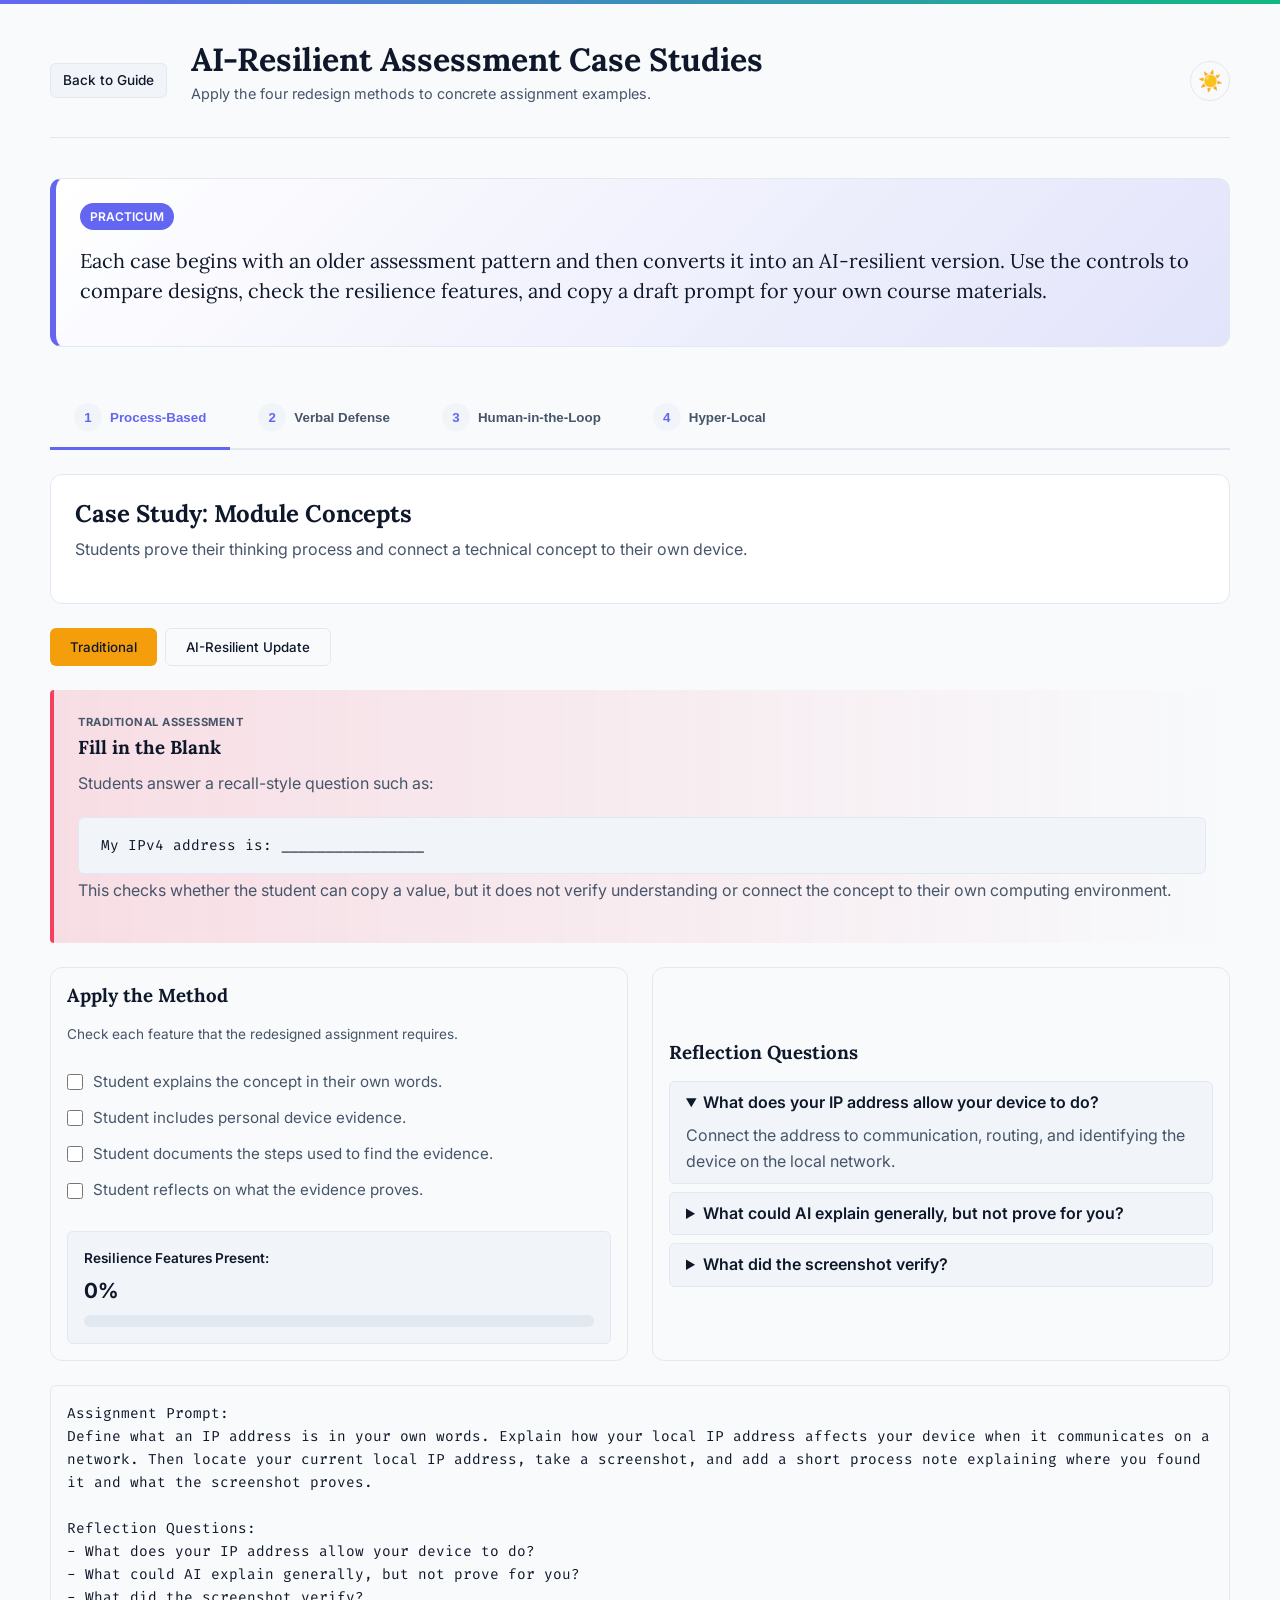
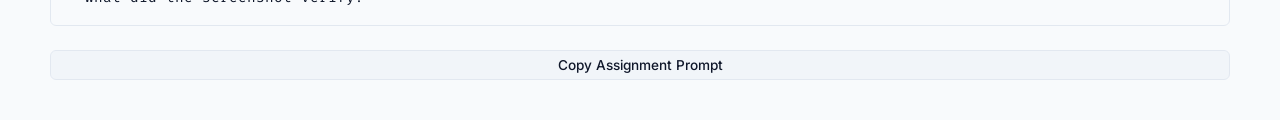
==== case-studies.html @ 72b19785 "Add AI-resilient case studies companion" ====
<!DOCTYPE html>
<html lang="en" data-theme="light">
<head>
    <meta charset="UTF-8">
    <meta name="viewport" content="width=device-width, initial-scale=1.0">
    <meta name="color-scheme" content="light dark">
    <title>AI-Resilient Assessment Case Studies</title>
    <meta name="description" content="Interactive case studies for applying AI-resilient assessment design strategies.">

    <link rel="preconnect" href="https://fonts.googleapis.com">
    <link rel="preconnect" href="https://fonts.gstatic.com" crossorigin>
    <link href="https://fonts.googleapis.com/css2?family=Fira+Code:wght@400;500;600&family=Inter:wght@300;400;500;600;700&family=Lora:ital,wght@0,400..700;1,400..700&display=swap" rel="stylesheet">
    <link rel="stylesheet" href="style.css?v=case-studies-3">
</head>
<body class="case-page">
    <div id="progress-bar-container">
        <div id="progress-bar" style="width: 100%;"></div>
    </div>

    <main class="case-study-app">
        <header class="case-topbar">
            <a class="btn btn-secondary btn-sm" href="index.html">Back to Guide</a>
            <div class="case-topbar-title">
                <h1>AI-Resilient Assessment Case Studies</h1>
                <p class="header-subtitle">Apply the four redesign methods to concrete assignment examples.</p>
            </div>
            <button id="theme-toggle" class="theme-toggle-icon-btn" aria-label="Toggle dark mode">
                <span class="light-icon">☀️</span>
                <span class="dark-icon">🌙</span>
            </button>
        </header>

        <section class="card hero-card case-hero">
            <span class="badge">Practicum</span>
            <p class="lead">
                Each case begins with an older assessment pattern and then converts it into an AI-resilient version. Use the controls to compare designs, check the resilience features, and copy a draft prompt for your own course materials.
            </p>
        </section>

        <section class="case-shell">
            <nav class="case-picker" aria-label="Case study navigation">
                <button class="case-nav-btn active" data-case="case-1">
                    <span class="num">1</span>
                    <span>
                        <strong>Process-Based</strong>
                    </span>
                </button>
                <button class="case-nav-btn" data-case="case-2">
                    <span class="num">2</span>
                    <span>
                        <strong>Verbal Defense</strong>
                    </span>
                </button>
                <button class="case-nav-btn" data-case="case-3">
                    <span class="num">3</span>
                    <span>
                        <strong>Human-in-the-Loop</strong>
                    </span>
                </button>
                <button class="case-nav-btn" data-case="case-4">
                    <span class="num">4</span>
                    <span>
                        <strong>Hyper-Local</strong>
                    </span>
                </button>
            </nav>

            <div class="case-stage">
                <article class="case-study-panel active" id="case-1" data-copy-target="copy-case-1">
                    <div class="case-heading">
                        <h2>Case Study: Module Concepts</h2>
                        <p>Students prove their thinking process and connect a technical concept to their own device.</p>
                    </div>

                    <div class="case-toggle-bar" role="group" aria-label="View traditional or resilient version">
                        <button class="btn btn-accent case-view-btn active" data-view="old">Traditional</button>
                        <button class="btn btn-outline case-view-btn" data-view="new">AI-Resilient Update</button>
                    </div>

                    <div class="case-version old active">
                        <div class="matrix-cell traditional-col">
                            <span class="label-category">Traditional Assessment</span>
                            <h3>Fill in the Blank</h3>
                            <p>Students answer a recall-style question such as:</p>
                            <pre><code>My IPv4 address is: ________________</code></pre>
                            <p>This checks whether the student can copy a value, but it does not verify understanding or connect the concept to their own computing environment.</p>
                        </div>
                    </div>

                    <div class="case-version new">
                        <div class="matrix-cell resilient-col">
                            <span class="label-category">Resilient Update</span>
                            <h3>Define, Locate, Document, Reflect</h3>
                            <p>Students define an IP address in their own words, explain how it affects their device on a network, and include a screenshot showing their local IP address.</p>
                            <ul>
                                <li>Define <strong>IP address</strong> in your own words.</li>
                                <li>Explain how the address helps the device communicate on a local network.</li>
                                <li>Show a screenshot of the student's current local IP address with any sensitive details hidden.</li>
                                <li>Submit a short process note describing where they found the address and what they checked before submitting.</li>
                            </ul>
                        </div>
                    </div>

                    <div class="case-activity-grid">
                        <div class="interactive-box">
                            <h3>Apply the Method</h3>
                            <p class="small-text">Check each feature that the redesigned assignment requires.</p>
                            <label class="checkbox-container"><input type="checkbox" class="case-check" data-points="25"> Student explains the concept in their own words.</label>
                            <label class="checkbox-container"><input type="checkbox" class="case-check" data-points="25"> Student includes personal device evidence.</label>
                            <label class="checkbox-container"><input type="checkbox" class="case-check" data-points="25"> Student documents the steps used to find the evidence.</label>
                            <label class="checkbox-container"><input type="checkbox" class="case-check" data-points="25"> Student reflects on what the evidence proves.</label>
                            <div class="resilience-meter-container">
                                <div class="meter-label">Resilience Features Present:</div>
                                <div class="resilience-value case-rating">0%</div>
                                <div class="meter-bg"><div class="case-meter-bar"></div></div>
                            </div>
                        </div>

                        <div class="interactive-box">
                            <h3>Reflection Questions</h3>
                            <details open>
                                <summary>What does your IP address allow your device to do?</summary>
                                <p>Connect the address to communication, routing, and identifying the device on the local network.</p>
                            </details>
                            <details>
                                <summary>What could AI explain generally, but not prove for you?</summary>
                                <p>AI can define IP addressing, but it cannot prove what address appeared on the student's own device at the time of the assignment.</p>
                            </details>
                            <details>
                                <summary>What did the screenshot verify?</summary>
                                <p>It verifies that the student performed the local lookup and can connect the course concept to their own network environment.</p>
                            </details>
                        </div>
                    </div>

                    <div class="blueprint-box case-copy-box">
                        <pre><code id="copy-case-1">Assignment Prompt:
Define what an IP address is in your own words. Explain how your local IP address affects your device when it communicates on a network. Then locate your current local IP address, take a screenshot, and add a short process note explaining where you found it and what the screenshot proves.

Reflection Questions:
- What does your IP address allow your device to do?
- What could AI explain generally, but not prove for you?
- What did the screenshot verify?</code></pre>
                    </div>
                    <button class="btn btn-secondary btn-sm copy-case-btn">Copy Assignment Prompt</button>
                    <span class="toast hidden">Copied to clipboard.</span>
                </article>

                <article class="case-study-panel" id="case-2" data-copy-target="copy-case-2">
                    <div class="case-heading">
                        <h2>Case Study: Python Mini Project</h2>
                        <p>Students may use AI coding help, but they must prove they understand the program they submit.</p>
                    </div>

                    <div class="case-toggle-bar" role="group" aria-label="View traditional or resilient version">
                        <button class="btn btn-accent case-view-btn active" data-view="old">Traditional</button>
                        <button class="btn btn-outline case-view-btn" data-view="new">AI-Resilient Update</button>
                    </div>

                    <div class="case-version old active">
                        <div class="matrix-cell traditional-col">
                            <span class="label-category">Traditional Assessment</span>
                            <h3>Submit a Working Script</h3>
                            <p>Students submit a Python file that converts a temperature, calculates a total, or prints formatted output.</p>
                            <pre><code>Write a Python script that converts Fahrenheit to Celsius.</code></pre>
                            <p>Modern AI tools can generate a correct small script instantly. A working file alone does not show whether the student can read, modify, or explain the code.</p>
                        </div>
                    </div>

                    <div class="case-version new">
                        <div class="matrix-cell resilient-col">
                            <span class="label-category">Resilient Update</span>
                            <h3>Code Submission + 3-Minute Explanation</h3>
                            <p>Students submit a small Python program and an unedited 3-minute video explaining how it works.</p>
                            <ul>
                                <li>Build a script that asks for a network speed in Mbps and estimates download time for a file size.</li>
                                <li>Include a screenshot showing the program running with two different inputs.</li>
                                <li>In a 3-minute video, explain one variable, one calculation, and one change they would make if the file size were entered in gigabytes instead of megabytes.</li>
                                <li>AI assistance is allowed, but students must be able to defend the code.</li>
                            </ul>
                        </div>
                    </div>

                    <div class="case-activity-grid">
                        <div class="interactive-box">
                            <h3>Apply the Method</h3>
                            <p class="small-text">Check each feature that makes the programming project defensible.</p>
                            <label class="checkbox-container"><input type="checkbox" class="case-check" data-points="20"> Student submits runnable code.</label>
                            <label class="checkbox-container"><input type="checkbox" class="case-check" data-points="20"> Student shows their own test output.</label>
                            <label class="checkbox-container"><input type="checkbox" class="case-check" data-points="30"> Student explains specific variables and logic verbally.</label>
                            <label class="checkbox-container"><input type="checkbox" class="case-check" data-points="30"> Student answers a small modification question.</label>
                            <div class="resilience-meter-container">
                                <div class="meter-label">Resilience Features Present:</div>
                                <div class="resilience-value case-rating">0%</div>
                                <div class="meter-bg"><div class="case-meter-bar"></div></div>
                            </div>
                        </div>

                        <div class="interactive-box">
                            <h3>Reflection Questions</h3>
                            <details open>
                                <summary>Which line of code is most important to the calculation?</summary>
                                <p>Students should identify the formula line and explain how input values affect the result.</p>
                            </details>
                            <details>
                                <summary>What would change if the user entered gigabytes?</summary>
                                <p>The student should describe the unit conversion and where it belongs in the program.</p>
                            </details>
                            <details>
                                <summary>What can the video reveal that the code file cannot?</summary>
                                <p>It reveals whether the student can explain, troubleshoot, and modify the submitted work.</p>
                            </details>
                        </div>
                    </div>

                    <div class="blueprint-box case-copy-box">
                        <pre><code id="copy-case-2">Assignment Prompt:
Create a Python script that asks the user for a file size in megabytes and a network speed in Mbps, then estimates the download time. Submit your .py file, a screenshot showing two successful test runs, and an unedited 3-minute video explaining one variable, one calculation, and how you would modify the script if file size were entered in gigabytes.

Reflection Questions:
- Which line of code is most important to the calculation?
- What would change if the user entered gigabytes?
- What can the video reveal that the code file cannot?</code></pre>
                    </div>
                    <button class="btn btn-secondary btn-sm copy-case-btn">Copy Assignment Prompt</button>
                    <span class="toast hidden">Copied to clipboard.</span>
                </article>

                <article class="case-study-panel" id="case-3" data-copy-target="copy-case-3">
                    <div class="case-heading">
                        <h2>Case Study: Network Explanation Audit</h2>
                        <p>Students act as reviewers who must catch and correct flawed AI-generated technical explanations.</p>
                    </div>

                    <div class="case-toggle-bar" role="group" aria-label="View traditional or resilient version">
                        <button class="btn btn-accent case-view-btn active" data-view="old">Traditional</button>
                        <button class="btn btn-outline case-view-btn" data-view="new">AI-Resilient Update</button>
                    </div>

                    <div class="case-version old active">
                        <div class="matrix-cell traditional-col">
                            <span class="label-category">Traditional Assessment</span>
                            <h3>Definitions Paragraph</h3>
                            <p>Students write a paragraph defining public IP address, private IP address, subnet mask, default gateway, and DNS server.</p>
                            <p>This is easy for AI to generate and hard to authenticate because the final paragraph may look polished without student understanding.</p>
                        </div>
                    </div>

                    <div class="case-version new">
                        <div class="matrix-cell resilient-col">
                            <span class="label-category">Resilient Update</span>
                            <h3>Audit a Flawed AI Explanation</h3>
                            <p>Students receive a short AI-generated explanation containing planted errors. They must identify, correct, and justify each correction using course materials.</p>
                            <div class="audit-passage-box">
                                <p>
                                    "A <button class="audit-chip" data-answer="error">192.168.x.x address is a public internet address</button> assigned by your ISP. A subnet mask <button class="audit-chip" data-answer="error">encrypts local traffic</button>, while the default gateway <button class="audit-chip" data-answer="error">translates website names into IP addresses</button>."
                                </p>
                            </div>
                            <p class="small-text">Click the suspicious claims above to model the student audit process.</p>
                            <div class="audit-feedback-box case-audit-feedback">Find the three technical errors.</div>
                        </div>
                    </div>

                    <div class="case-activity-grid">
                        <div class="interactive-box">
                            <h3>Apply the Method</h3>
                            <p class="small-text">Check each feature required by a strong AI-audit assignment.</p>
                            <label class="checkbox-container"><input type="checkbox" class="case-check" data-points="25"> AI output contains seeded, realistic errors.</label>
                            <label class="checkbox-container"><input type="checkbox" class="case-check" data-points="25"> Student marks exact claims, not just whole paragraphs.</label>
                            <label class="checkbox-container"><input type="checkbox" class="case-check" data-points="25"> Student verifies corrections using course sources.</label>
                            <label class="checkbox-container"><input type="checkbox" class="case-check" data-points="25"> Student rewrites the explanation accurately.</label>
                            <div class="resilience-meter-container">
                                <div class="meter-label">Resilience Features Present:</div>
                                <div class="resilience-value case-rating">0%</div>
                                <div class="meter-bg"><div class="case-meter-bar"></div></div>
                            </div>
                        </div>

                        <div class="interactive-box">
                            <h3>Reflection Questions</h3>
                            <details open>
                                <summary>Which error looked most believable?</summary>
                                <p>Students should explain why a wrong claim sounded plausible and how they verified it.</p>
                            </details>
                            <details>
                                <summary>What source confirmed your correction?</summary>
                                <p>Students should cite course notes, textbook pages, or lab instructions instead of relying on another AI answer.</p>
                            </details>
                            <details>
                                <summary>How does auditing differ from writing from scratch?</summary>
                                <p>Auditing makes the student responsible for judgment, verification, and correction.</p>
                            </details>
                        </div>
                    </div>

                    <div class="blueprint-box case-copy-box">
                        <pre><code id="copy-case-3">Assignment Prompt:
Review the provided AI-generated explanation of IP addressing, subnet masks, default gateways, and DNS. Mark at least three incorrect or misleading claims, explain why each claim is wrong using course materials, and rewrite the passage correctly in your own words.

Reflection Questions:
- Which error looked most believable?
- What source confirmed your correction?
- How does auditing differ from writing from scratch?</code></pre>
                    </div>
                    <button class="btn btn-secondary btn-sm copy-case-btn">Copy Assignment Prompt</button>
                    <span class="toast hidden">Copied to clipboard.</span>
                </article>

                <article class="case-study-panel" id="case-4" data-copy-target="copy-case-4">
                    <div class="case-heading">
                        <h2>Case Study: Wi-Fi Troubleshooting</h2>
                        <p>Students document a real connection context that AI cannot know without their local evidence.</p>
                    </div>

                    <div class="case-toggle-bar" role="group" aria-label="View traditional or resilient version">
                        <button class="btn btn-accent case-view-btn active" data-view="old">Traditional</button>
                        <button class="btn btn-outline case-view-btn" data-view="new">AI-Resilient Update</button>
                    </div>

                    <div class="case-version old active">
                        <div class="matrix-cell traditional-col">
                            <span class="label-category">Traditional Assessment</span>
                            <h3>Common Wi-Fi Problems Worksheet</h3>
                            <p>Students list possible reasons Wi-Fi might not work: weak signal, wrong password, router problem, no internet service, or DNS issue.</p>
                            <p>The answers are useful, but generic. AI can produce a complete troubleshooting list without any student touching a device.</p>
                        </div>
                    </div>

                    <div class="case-version new">
                        <div class="matrix-cell resilient-col">
                            <span class="label-category">Resilient Update</span>
                            <h3>Local Wi-Fi Evidence Walkthrough</h3>
                            <p>Students document a real or simulated troubleshooting process on a device they use.</p>
                            <ul>
                                <li>Show the Wi-Fi connection status with private information hidden when needed.</li>
                                <li>Show the local IP address assigned while connected to Wi-Fi.</li>
                                <li>Run one connectivity test: default gateway ping, browser test, or OS network diagnostic.</li>
                                <li>Explain what they would check next if Wi-Fi showed connected but webpages did not load.</li>
                            </ul>
                        </div>
                    </div>

                    <div class="case-activity-grid">
                        <div class="interactive-box">
                            <h3>Apply the Method</h3>
                            <p class="small-text">Check each local constraint that makes the assignment hard to fake with generic AI text.</p>
                            <label class="checkbox-container"><input type="checkbox" class="case-check" data-points="25"> Student uses their own Wi-Fi or lab environment.</label>
                            <label class="checkbox-container"><input type="checkbox" class="case-check" data-points="25"> Student includes current connection evidence.</label>
                            <label class="checkbox-container"><input type="checkbox" class="case-check" data-points="25"> Student performs a real troubleshooting test.</label>
                            <label class="checkbox-container"><input type="checkbox" class="case-check" data-points="25"> Student connects evidence to class troubleshooting steps.</label>
                            <div class="resilience-meter-container">
                                <div class="meter-label">Resilience Features Present:</div>
                                <div class="resilience-value case-rating">0%</div>
                                <div class="meter-bg"><div class="case-meter-bar"></div></div>
                            </div>
                        </div>

                        <div class="interactive-box">
                            <h3>Reflection Questions</h3>
                            <details open>
                                <summary>What proved that the device was connected to Wi-Fi?</summary>
                                <p>Students should point to connection status, SSID context, IP assignment, or operating system network details.</p>
                            </details>
                            <details>
                                <summary>What proved whether internet access was working?</summary>
                                <p>Students should connect the evidence to a browser test, ping result, diagnostic result, or gateway behavior.</p>
                            </details>
                            <details>
                                <summary>What could AI describe, but not verify?</summary>
                                <p>AI can describe Wi-Fi troubleshooting, but it cannot verify the student's exact device, network state, and test results.</p>
                            </details>
                        </div>
                    </div>

                    <div class="blueprint-box case-copy-box">
                        <pre><code id="copy-case-4">Assignment Prompt:
Document a Wi-Fi troubleshooting check on a device you use. Include evidence of the Wi-Fi connection, your local IP address, and one connectivity test. Then explain what each piece of evidence shows and what you would check next if Wi-Fi appeared connected but webpages did not load.

Reflection Questions:
- What proved that the device was connected to Wi-Fi?
- What proved whether internet access was working?
- What could AI describe, but not verify?</code></pre>
                    </div>
                    <button class="btn btn-secondary btn-sm copy-case-btn">Copy Assignment Prompt</button>
                    <span class="toast hidden">Copied to clipboard.</span>
                </article>
            </div>
        </section>
    </main>

    <script src="case-studies.js?v=case-studies-3"></script>
</body>
</html>
---- style.css ----
/* ==========================================================================
   DESIGN SYSTEM & VARIABLES
   ========================================================================== */
:root {
  /* Theme-dependent tokens using light-dark() */
  color-scheme: light dark;

  /* Fonts */
  --font-header: 'Lora', Georgia, serif;
  --font-body: 'Inter', -apple-system, BlinkMacSystemFont, 'Segoe UI', Roboto, sans-serif;
  --font-code: 'Fira Code', 'Courier New', Courier, monospace;

  /* Light Theme Specifics */
  --bg-primary-light: #f8fafc;
  --bg-secondary-light: #ffffff;
  --text-primary-light: #0f172a;
  --text-secondary-light: #475569;
  --border-light: #e2e8f0;
  --shadow-light: 0 4px 6px -1px rgba(15, 23, 42, 0.05), 0 2px 4px -2px rgba(15, 23, 42, 0.05), 0 0 0 1px rgba(15, 23, 42, 0.02);
  --card-bg-light: #ffffff;
  --input-bg-light: #f1f5f9;

  /* Dark Theme Specifics */
  --bg-primary-dark: #090d16;
  --bg-secondary-dark: #111827;
  --text-primary-dark: #f3f4f6;
  --text-secondary-dark: #9ca3af;
  --border-dark: #1f2937;
  --shadow-dark: 0 10px 15px -3px rgba(0, 0, 0, 0.3), 0 4px 6px -4px rgba(0, 0, 0, 0.3), 0 0 0 1px rgba(255, 255, 255, 0.03);
  --card-bg-dark: #1f2937;
  --input-bg-dark: #374151;

  /* Core Color Brand Tokens */
  --brand-color: #6366f1; /* Indigo */
  --brand-hover: #4f46e5;
  --brand-muted: rgba(99, 102, 241, 0.15);
  --accent-color: #f59e0b; /* Amber */
  --accent-muted: rgba(245, 158, 11, 0.15);
  --success-color: #10b981; /* Emerald */
  --success-muted: rgba(16, 185, 129, 0.15);
  --danger-color: #f43f5e; /* Rose */
  --danger-muted: rgba(244, 63, 94, 0.15);
  
  /* Dynamic Variables */
  --bg-primary: light-dark(var(--bg-primary-light), var(--bg-primary-dark));
  --bg-secondary: light-dark(var(--bg-secondary-light), var(--bg-secondary-dark));
  --text-primary: light-dark(var(--text-primary-light), var(--text-primary-dark));
  --text-secondary: light-dark(var(--text-secondary-light), var(--text-secondary-dark));
  --border-color: light-dark(var(--border-light), var(--border-dark));
  --shadow: light-dark(var(--shadow-light), var(--shadow-dark));
  --card-bg: light-dark(var(--card-bg-light), var(--card-bg-dark));
  --input-bg: light-dark(var(--input-bg-light), var(--input-bg-dark));
  --sidebar-bg: light-dark(#ffffff, #0d1117);

  /* Spacing */
  --spacing-xs: 0.25rem;
  --spacing-sm: 0.5rem;
  --spacing-md: 1rem;
  --spacing-lg: 1.5rem;
  --spacing-xl: 2.5rem;
  
  /* Misc */
  --radius-sm: 6px;
  --radius-md: 12px;
  --radius-lg: 20px;
  --transition-fast: 0.15s ease;
  --transition-normal: 0.3s cubic-bezier(0.4, 0, 0.2, 1);
  --header-height: 70px;
}

/* Force light or dark mode based on html attribute */
:root[data-theme="light"] {
  color-scheme: light;
}
:root[data-theme="dark"] {
  color-scheme: dark;
}

/* ==========================================================================
   BASE STYLES
   ========================================================================== */
* {
  box-sizing: border-box;
  margin: 0;
  padding: 0;
}

body {
  font-family: var(--font-body);
  background-color: var(--bg-primary);
  color: var(--text-primary);
  line-height: 1.6;
  font-size: 16px;
  -webkit-font-smoothing: antialiased;
  -moz-osx-font-smoothing: grayscale;
  transition: background-color var(--transition-normal), color var(--transition-normal);
}

h1, h2, h3, h4, h5, h6 {
  font-family: var(--font-header);
  color: var(--text-primary);
  font-weight: 700;
  margin-bottom: var(--spacing-sm);
  line-height: 1.25;
}

p {
  margin-bottom: var(--spacing-md);
  color: var(--text-secondary);
}

a {
  color: var(--brand-color);
  text-decoration: none;
  transition: color var(--transition-fast);
}
a:hover {
  color: var(--brand-hover);
  text-decoration: underline;
}

blockquote {
  font-family: var(--font-header);
  font-style: italic;
  font-size: 1.15rem;
  border-left: 4px solid var(--brand-color);
  padding: var(--spacing-sm) 0 var(--spacing-sm) var(--spacing-md);
  margin: var(--spacing-md) 0;
  color: var(--text-primary);
}

code, pre {
  font-family: var(--font-code);
  font-size: 0.9rem;
  background-color: var(--input-bg);
  border-radius: var(--radius-sm);
}

code {
  padding: 2px 6px;
}

pre {
  padding: var(--spacing-md);
  overflow-x: auto;
  border: 1px solid var(--border-color);
}

/* ==========================================================================
   LAYOUT STRUCTURE
   ========================================================================== */
#progress-bar-container {
  position: fixed;
  top: 0;
  left: 0;
  width: 100%;
  height: 4px;
  background: transparent;
  z-index: 1000;
}

#progress-bar {
  width: 0%;
  height: 100%;
  background: linear-gradient(90deg, var(--brand-color), var(--success-color));
  transition: width 0.1s ease-out;
}

.app-layout {
  display: flex;
  min-height: 100vh;
}

/* Sidebar styling */
.sidebar {
  width: 320px;
  background-color: var(--sidebar-bg);
  border-right: 1px solid var(--border-color);
  display: flex;
  flex-direction: column;
  position: fixed;
  top: 0;
  bottom: 0;
  left: 0;
  z-index: 90;
  transition: transform var(--transition-normal), background-color var(--transition-normal), border-color var(--transition-normal);
}

.sidebar-header {
  padding: var(--spacing-lg);
  border-bottom: 1px solid var(--border-color);
}

.sidebar-header h2 {
  font-size: 1.4rem;
  color: var(--text-primary);
  margin-bottom: 2px;
}

.sidebar-header .subtitle {
  font-size: 0.85rem;
  color: var(--brand-color);
  font-weight: 600;
  text-transform: uppercase;
  letter-spacing: 0.5px;
  margin-bottom: var(--spacing-sm);
}

.sidebar-header .author-tag {
  font-size: 0.75rem;
  background-color: var(--brand-muted);
  color: var(--brand-color);
  display: inline-block;
  padding: 2px 8px;
  border-radius: 20px;
  font-weight: 500;
}

.sidebar-header .author-tag a {
  color: inherit;
  text-decoration: none;
}
.sidebar-header .author-tag a:hover {
  text-decoration: underline;
}

.sidebar-nav {
  flex: 1;
  padding: var(--spacing-md) 0;
  overflow-y: auto;
}

.sidebar-nav ul {
  list-style: none;
}

.sidebar-nav li {
  margin-bottom: 4px;
}

.nav-item {
  width: 100%;
  background: transparent;
  border: none;
  display: flex;
  align-items: center;
  padding: var(--spacing-md) var(--spacing-lg);
  color: var(--text-secondary);
  font-family: var(--font-body);
  text-align: left;
  cursor: pointer;
  transition: background-color var(--transition-fast), color var(--transition-fast);
}

.nav-item:hover {
  background-color: var(--input-bg);
  color: var(--text-primary);
}

.nav-item.active {
  background-color: var(--brand-muted);
  color: var(--brand-color);
  font-weight: 600;
  border-left: 4px solid var(--brand-color);
}

.nav-item .num {
  font-family: var(--font-code);
  font-size: 0.8rem;
  margin-right: var(--spacing-md);
  opacity: 0.7;
}

.nav-item .text {
  flex: 1;
  font-size: 0.95rem;
}

.nav-item .status-icon {
  margin-left: var(--spacing-sm);
  font-size: 1rem;
}

.sidebar-footer {
  padding: var(--spacing-lg);
  border-top: 1px solid var(--border-color);
  display: flex;
  flex-direction: column;
  gap: var(--spacing-sm);
}

.sidebar-case-link {
  width: 100%;
  padding: var(--spacing-sm) var(--spacing-md);
  border-radius: var(--radius-sm);
  background-color: var(--brand-color);
  color: white;
  font-family: var(--font-body);
  font-size: 0.9rem;
  font-weight: 600;
  border: 1px solid var(--brand-color);
  display: flex;
  justify-content: center;
  align-items: center;
  transition: background-color var(--transition-fast), box-shadow var(--transition-fast);
}

.sidebar-case-link:hover {
  background-color: var(--brand-hover);
  color: white;
  text-decoration: none;
  box-shadow: 0 4px 12px rgba(99, 102, 241, 0.25);
}

.reset-progress-btn {
  width: 100%;
  padding: var(--spacing-sm) var(--spacing-md);
  border-radius: var(--radius-sm);
  background-color: transparent;
  color: var(--text-secondary);
  font-family: var(--font-body);
  font-size: 0.85rem;
  font-weight: 500;
  border: 1px dashed var(--border-color);
  cursor: pointer;
  display: flex;
  justify-content: center;
  align-items: center;
  gap: var(--spacing-sm);
  transition: all var(--transition-fast);
}

.reset-progress-btn:hover {
  background-color: var(--danger-muted);
  color: var(--danger-color);
  border-color: var(--danger-color);
}

.theme-toggle-icon-btn {
  background: transparent;
  border: 1px solid var(--border-color);
  border-radius: 50%;
  width: 40px;
  height: 40px;
  display: flex;
  align-items: center;
  justify-content: center;
  cursor: pointer;
  font-size: 1.25rem;
  transition: background-color var(--transition-fast), transform var(--transition-fast), border-color var(--transition-fast);
}

.theme-toggle-icon-btn:hover {
  background-color: var(--input-bg);
  transform: scale(1.05);
}

/* Light/Dark toggle icon logic */
html[data-theme="light"] .dark-icon { display: none; }
html[data-theme="light"] .light-icon { display: inline; }
html[data-theme="dark"] .light-icon { display: none; }
html[data-theme="dark"] .dark-icon { display: inline; }

/* Main content layout */
.main-content {
  flex: 1;
  margin-left: 320px;
  padding: var(--spacing-xl);
  min-height: 100vh;
  display: flex;
  flex-direction: column;
  gap: var(--spacing-xl);
  transition: margin-left var(--transition-normal);
}

.content-header {
  height: var(--header-height);
  display: flex;
  align-items: center;
  justify-content: space-between;
  border-bottom: 1px solid var(--border-color);
  padding-bottom: var(--spacing-md);
  margin-bottom: var(--spacing-md);
}

.header-title-wrapper h1 {
  font-size: 2rem;
  margin-bottom: 2px;
}

.header-subtitle {
  font-size: 0.9rem;
  color: var(--text-secondary);
}

.menu-toggle-btn {
  display: none;
  background: transparent;
  border: none;
  font-size: 1.5rem;
  color: var(--text-primary);
  cursor: pointer;
}

/* ==========================================================================
   COMPONENTS
   ========================================================================== */
.card {
  background-color: var(--card-bg);
  border-radius: var(--radius-md);
  padding: var(--spacing-lg);
  box-shadow: var(--shadow);
  border: 1px solid var(--border-color);
  transition: transform var(--transition-fast), box-shadow var(--transition-fast), background-color var(--transition-normal);
}

.card:hover {
  transform: translateY(-2px);
  box-shadow: 0 10px 20px -10px rgba(0, 0, 0, 0.15);
}

.hero-card {
  background: linear-gradient(135deg, var(--card-bg) 0%, var(--brand-muted) 100%);
  border-left: 6px solid var(--brand-color);
}

.badge {
  font-size: 0.75rem;
  font-weight: 600;
  text-transform: uppercase;
  background-color: var(--brand-color);
  color: white;
  padding: 4px 10px;
  border-radius: 20px;
  display: inline-block;
  margin-bottom: var(--spacing-md);
}

.badge-primary {
  background-color: var(--brand-color);
}

.lead {
  font-family: var(--font-header);
  font-size: 1.25rem;
  line-height: 1.5;
  color: var(--text-primary);
  margin-bottom: var(--spacing-md);
}

.small-text {
  font-size: 0.85rem;
  color: var(--text-secondary);
}

.text-muted {
  opacity: 0.75;
}

.font-mono {
  font-family: var(--font-code);
}

/* Grid layout helper */
.grid-2col {
  display: grid;
  grid-template-columns: repeat(2, 1fr);
  gap: var(--spacing-lg);
}

/* Sections visibility */
.content-section {
  display: none;
  flex-direction: column;
  gap: var(--spacing-lg);
  animation: fadeIn 0.4s ease-in-out forwards;
}

.content-section.active {
  display: flex;
}

@keyframes fadeIn {
  from { opacity: 0; transform: translateY(10px); }
  to { opacity: 1; transform: translateY(0); }
}

.section-actions {
  display: flex;
  justify-content: space-between;
  margin-top: var(--spacing-xl);
  border-top: 1px solid var(--border-color);
  padding-top: var(--spacing-lg);
}

/* Alert Boxes */
.alert {
  padding: var(--spacing-md);
  border-radius: var(--radius-sm);
  margin-top: var(--spacing-md);
  font-size: 0.95rem;
}

.alert-danger {
  background-color: var(--danger-muted);
  border-left: 4px solid var(--danger-color);
  color: var(--text-primary);
}

.border-highlight.warning {
  border-top: 4px solid var(--accent-color);
}

/* Buttons */
.btn {
  padding: 10px 20px;
  border-radius: var(--radius-sm);
  font-family: var(--font-body);
  font-weight: 500;
  border: none;
  cursor: pointer;
  transition: background-color var(--transition-fast), transform var(--transition-fast), box-shadow var(--transition-fast);
  display: inline-flex;
  align-items: center;
  justify-content: center;
  gap: 8px;
}

.btn:active {
  transform: scale(0.98);
}

.btn-primary {
  background-color: var(--brand-color);
  color: white;
}
.btn-primary:hover {
  background-color: var(--brand-hover);
  box-shadow: 0 4px 12px rgba(99, 102, 241, 0.3);
}

.btn-secondary {
  background-color: var(--input-bg);
  color: var(--text-primary);
  border: 1px solid var(--border-color);
}
.btn-secondary:hover {
  background-color: var(--border-color);
}

.btn-outline {
  background-color: transparent;
  color: var(--text-primary);
  border: 1px solid var(--border-color);
}
.btn-outline:hover {
  background-color: var(--input-bg);
  border-color: var(--text-primary);
}

.btn-accent {
  background-color: var(--accent-color);
  color: #0f172a;
}
.btn-accent:hover {
  background-color: #d97706;
  box-shadow: 0 4px 12px rgba(245, 158, 11, 0.3);
}

.btn-sm {
  padding: 6px 12px;
  font-size: 0.85rem;
}
.btn-xs {
  padding: 4px 8px;
  font-size: 0.75rem;
}

.btn-block {
  display: flex;
  width: 100%;
}

/* ==========================================================================
   INTERACTIVE WIDGETS
   ========================================================================== */

/* Timeline Slider Card */
.slider-widget {
  margin-top: var(--spacing-lg);
  display: flex;
  flex-direction: column;
  gap: var(--spacing-md);
}

.slider-labels {
  display: flex;
  justify-content: space-between;
  font-size: 0.8rem;
  font-weight: 600;
  color: var(--text-secondary);
}

input[type="range"] {
  -webkit-appearance: none;
  width: 100%;
  height: 6px;
  background: var(--border-color);
  border-radius: 3px;
  outline: none;
  accent-color: var(--brand-color);
}

.timeline-box {
  background-color: var(--input-bg);
  border-radius: var(--radius-sm);
  padding: var(--spacing-md);
  border-left: 4px solid var(--brand-color);
  margin-top: var(--spacing-sm);
}

.timeline-box h4 {
  font-size: 1.1rem;
  margin-bottom: var(--spacing-xs);
}

.resilience-indicator {
  margin-top: var(--spacing-sm);
  font-size: 0.85rem;
  display: flex;
  justify-content: space-between;
}

.vuln-low { color: var(--success-color); }
.vuln-med { color: var(--accent-color); }
.vuln-high { color: var(--danger-color); }

/* Vulnerability Analyzer */
.interactive-tool select {
  width: 100%;
  padding: 10px;
  border-radius: var(--radius-sm);
  border: 1px solid var(--border-color);
  background-color: var(--input-bg);
  color: var(--text-primary);
  font-family: var(--font-body);
  margin-bottom: var(--spacing-md);
  outline: none;
}

.checkbox-group {
  margin-bottom: var(--spacing-lg);
}

.checkbox-container {
  display: flex;
  align-items: center;
  margin-bottom: var(--spacing-xs);
  cursor: pointer;
  font-size: 0.95rem;
  color: var(--text-secondary);
}

.checkbox-container input {
  margin-right: 10px;
  width: 16px;
  height: 16px;
  accent-color: var(--brand-color);
}

.vuln-meter-wrapper {
  background-color: var(--input-bg);
  border-radius: var(--radius-sm);
  padding: var(--spacing-md);
  margin-bottom: var(--spacing-md);
}

.meter-label {
  font-size: 0.85rem;
  font-weight: 600;
  margin-bottom: var(--spacing-xs);
}

.meter-bg {
  width: 100%;
  height: 12px;
  background-color: var(--border-color);
  border-radius: 10px;
  overflow: hidden;
}

#vuln-meter-bar {
  height: 100%;
  border-radius: 10px;
  transition: width 0.4s ease, background-color 0.4s ease;
}

#vuln-meter-text {
  font-weight: 700;
  font-size: 1.1rem;
  margin-top: var(--spacing-xs);
  text-align: right;
}

/* Strategy Tabs */
.tab-container {
  display: flex;
  flex-direction: column;
  gap: var(--spacing-md);
}

.tab-headers {
  display: flex;
  border-bottom: 2px solid var(--border-color);
  gap: var(--spacing-xs);
  overflow-x: auto;
}

.tab-btn {
  padding: var(--spacing-md) var(--spacing-lg);
  background: transparent;
  border: none;
  font-family: var(--font-body);
  font-weight: 600;
  color: var(--text-secondary);
  cursor: pointer;
  white-space: nowrap;
  transition: color var(--transition-fast), border-bottom var(--transition-fast);
  border-bottom: 3px solid transparent;
  margin-bottom: -2px;
}

.tab-btn:hover {
  color: var(--text-primary);
}

.tab-btn.active {
  color: var(--brand-color);
  border-bottom: 3px solid var(--brand-color);
}

.tab-content {
  display: none;
  animation: fadeIn 0.3s ease;
}

.tab-content.active {
  display: block;
}

.interactive-box {
  background-color: var(--bg-primary);
  border: 1px solid var(--border-color);
  border-radius: var(--radius-md);
  padding: var(--spacing-md);
  display: flex;
  flex-direction: column;
  gap: var(--spacing-sm);
  justify-content: center;
}

/* Prompt Log Sandbox */
.prompt-box {
  background-color: var(--input-bg);
  border: 1px solid var(--border-color);
  border-radius: var(--radius-sm);
  padding: var(--spacing-md);
}

.prompt-header {
  font-family: var(--font-code);
  font-size: 0.75rem;
  text-transform: uppercase;
  color: var(--brand-color);
  border-bottom: 1px dashed var(--border-color);
  padding-bottom: 4px;
  margin-bottom: var(--spacing-sm);
}

.prompt-body {
  font-style: italic;
  font-size: 0.95rem;
  margin-bottom: var(--spacing-sm);
}

.prompt-ai-response {
  background-color: var(--bg-primary);
  border-radius: var(--radius-sm);
  padding: var(--spacing-sm) var(--spacing-md);
  font-size: 0.85rem;
  border-left: 3px solid var(--text-secondary);
}

.prompt-controls {
  display: flex;
  flex-wrap: wrap;
  gap: var(--spacing-xs);
}

/* Calculator Form */
.calculator-form {
  display: flex;
  flex-direction: column;
  gap: var(--spacing-md);
}

.calc-row {
  display: flex;
  flex-direction: column;
  gap: 4px;
}

.calc-row label {
  font-size: 0.9rem;
  font-weight: 600;
}

.calc-row select {
  padding: 8px;
  border-radius: var(--radius-sm);
  border: 1px solid var(--border-color);
  background-color: var(--input-bg);
  color: var(--text-primary);
  font-family: var(--font-body);
}

.calc-results {
  display: flex;
  justify-content: space-around;
  background-color: var(--input-bg);
  padding: var(--spacing-md);
  border-radius: var(--radius-sm);
  border: 1px solid var(--border-color);
  margin-top: var(--spacing-sm);
}

.calc-stat {
  display: flex;
  flex-direction: column;
  align-items: center;
}

.calc-stat .label {
  font-size: 0.75rem;
  text-transform: uppercase;
  color: var(--text-secondary);
}

.calc-stat strong {
  font-size: 1.3rem;
  color: var(--brand-color);
}

.feasibility-high { color: var(--success-color) !important; }
.feasibility-med { color: var(--accent-color) !important; }
.feasibility-low { color: var(--danger-color) !important; }

/* Interactive AI Audit Passage */
.audit-passage-box {
  background-color: var(--input-bg);
  border: 1px solid var(--border-color);
  border-radius: var(--radius-sm);
  padding: var(--spacing-md);
  line-height: 1.8;
}

.audit-word {
  cursor: pointer;
  border-bottom: 2px dashed var(--brand-color);
  padding: 0 4px;
  transition: background-color var(--transition-fast), border var(--transition-fast);
  border-radius: 2px;
}

.audit-word:hover {
  background-color: rgba(99, 102, 241, 0.1);
}

.audit-word.correct-pick {
  background-color: var(--success-muted);
  border-bottom: 2px solid var(--success-color);
  color: var(--success-color);
  font-weight: 600;
}

.audit-word.wrong-pick {
  background-color: var(--danger-muted);
  border-bottom: 2px solid var(--danger-color);
  color: var(--danger-color);
}

.audit-scorecard {
  display: flex;
  justify-content: space-between;
  align-items: center;
  margin-top: var(--spacing-sm);
}

.audit-feedback-box {
  background-color: var(--input-bg);
  border-left: 4px solid var(--brand-color);
  padding: var(--spacing-sm);
  border-radius: var(--radius-sm);
  font-size: 0.9rem;
  min-height: 50px;
}

/* Resilience Meter Widget */
.builder-inputs {
  display: flex;
  flex-direction: column;
  gap: var(--spacing-sm);
}

.resilience-meter-container {
  background-color: var(--input-bg);
  padding: var(--spacing-md);
  border-radius: var(--radius-sm);
  border: 1px solid var(--border-color);
  margin-top: var(--spacing-md);
}

.resilience-value {
  font-size: 1.3rem;
  font-weight: 700;
  margin-bottom: var(--spacing-sm);
}

.resilience-feedback {
  font-size: 0.85rem;
  margin-top: var(--spacing-sm);
  font-style: italic;
}

/* ==========================================================================
   ASSESSMENT SHIFT MATRIX & COMPARISONS
   ========================================================================== */
.matrix-toggle-bar {
  display: flex;
  justify-content: center;
  gap: var(--spacing-md);
  margin-bottom: var(--spacing-md);
}

.matrix-container {
  display: flex;
  flex-direction: column;
  gap: var(--spacing-lg);
}

.matrix-row {
  display: grid;
  grid-template-columns: 1fr 40px 1fr 1.2fr;
  align-items: center;
  gap: var(--spacing-md);
  background-color: var(--card-bg);
  border-radius: var(--radius-md);
  padding: var(--spacing-lg);
  box-shadow: var(--shadow);
  border: 1px solid var(--border-color);
}

.matrix-cell {
  height: 100%;
  display: flex;
  flex-direction: column;
  gap: var(--spacing-xs);
  padding: var(--spacing-sm);
}

.traditional-col {
  border-left: 4px solid var(--danger-color);
  background: linear-gradient(90deg, var(--danger-muted) 0%, transparent 100%);
  border-radius: 4px;
}

.resilient-col {
  border-left: 4px solid var(--success-color);
  background: linear-gradient(90deg, var(--success-muted) 0%, transparent 100%);
  border-radius: 4px;
}

.justification-col {
  border-left: 4px solid var(--brand-color);
  background: linear-gradient(90deg, var(--brand-muted) 0%, transparent 100%);
  border-radius: 4px;
}

.matrix-arrow {
  text-align: center;
  font-size: 1.5rem;
  color: var(--text-secondary);
}

.label-category {
  font-size: 0.7rem;
  font-weight: 700;
  text-transform: uppercase;
  letter-spacing: 0.5px;
  color: var(--text-secondary);
}

.detailed-text {
  margin-top: var(--spacing-sm);
  padding-top: var(--spacing-sm);
  border-top: 1px dashed var(--border-color);
  font-size: 0.9rem;
  animation: slideDown 0.3s ease forwards;
}

.detailed-text h5 {
  font-size: 0.85rem;
  text-transform: uppercase;
  color: var(--brand-color);
}

.detailed-text ol {
  padding-left: 18px;
  margin-bottom: var(--spacing-sm);
}

.hidden {
  display: none !important;
}

@keyframes slideDown {
  from { opacity: 0; transform: translateY(-5px); }
  to { opacity: 1; transform: translateY(0); }
}

/* ==========================================================================
   SYLLABUS REDESIGNER & FORMS
   ========================================================================== */
.form-group {
  margin-bottom: var(--spacing-md);
  display: flex;
  flex-direction: column;
  gap: 4px;
}

.form-group label {
  font-size: 0.9rem;
  font-weight: 600;
}

.form-group input[type="text"],
.form-group select {
  padding: 10px;
  border-radius: var(--radius-sm);
  border: 1px solid var(--border-color);
  background-color: var(--input-bg);
  color: var(--text-primary);
  font-family: var(--font-body);
  outline: none;
  transition: border-color var(--transition-fast);
}

.form-group input[type="text"]:focus,
.form-group select:focus {
  border-color: var(--brand-color);
}

.bg-contrast {
  background-color: var(--sidebar-bg);
}

.blueprint-box {
  flex: 1;
  background-color: var(--bg-primary);
  border-radius: var(--radius-sm);
  border: 1px solid var(--border-color);
  overflow: hidden;
  max-height: 380px;
  display: flex;
  flex-direction: column;
}

.blueprint-box pre {
  margin: 0;
  border: none;
  background-color: transparent;
  flex: 1;
  overflow-y: auto;
}

.blueprint-box code {
  background-color: transparent;
  padding: 0;
  white-space: pre-wrap;
  word-break: break-all;
  display: block;
}

.blueprint-actions {
  display: flex;
  align-items: center;
  gap: var(--spacing-md);
  margin-top: var(--spacing-sm);
}

.toast {
  font-size: 0.85rem;
  color: var(--success-color);
  font-weight: 500;
  animation: fadeIn 0.2s ease;
}

/* ==========================================================================
   DIAGNOSTIC QUIZ
   ========================================================================== */
.quiz-card {
  max-width: 700px;
  margin: 0 auto;
}

.quiz-progress {
  display: flex;
  justify-content: space-between;
  align-items: center;
  margin-bottom: var(--spacing-lg);
  font-size: 0.9rem;
}

.quiz-progress-bar-bg {
  width: 120px;
  height: 8px;
  background-color: var(--border-color);
  border-radius: 4px;
  overflow: hidden;
}

#quiz-progress-bar {
  height: 100%;
  background-color: var(--brand-color);
  transition: width 0.3s ease;
}

.quiz-options {
  display: flex;
  flex-direction: column;
  gap: var(--spacing-sm);
  margin-top: var(--spacing-md);
}

.quiz-opt-btn {
  width: 100%;
  padding: var(--spacing-md);
  background-color: var(--input-bg);
  border: 1px solid var(--border-color);
  border-radius: var(--radius-sm);
  font-family: var(--font-body);
  font-size: 0.95rem;
  text-align: left;
  cursor: pointer;
  transition: all var(--transition-fast);
}

.quiz-opt-btn:hover {
  background-color: var(--border-color);
  transform: translateX(4px);
}

.quiz-opt-btn.correct {
  background-color: var(--success-muted);
  border-color: var(--success-color);
  color: var(--success-color);
  font-weight: 600;
}

.quiz-opt-btn.incorrect {
  background-color: var(--danger-muted);
  border-color: var(--danger-color);
  color: var(--danger-color);
}

.quiz-footer {
  margin-top: var(--spacing-lg);
  min-height: 80px;
  display: flex;
  flex-direction: column;
  gap: var(--spacing-md);
}

.quiz-feedback {
  padding: var(--spacing-md);
  border-radius: var(--radius-sm);
  font-size: 0.9rem;
  animation: fadeIn 0.3s ease;
}

.quiz-feedback.success {
  background-color: var(--success-muted);
  border-left: 4px solid var(--success-color);
}

.quiz-feedback.error {
  background-color: var(--danger-muted);
  border-left: 4px solid var(--danger-color);
}

.success-card {
  max-width: 600px;
  margin: var(--spacing-xl) auto;
  text-align: center;
  display: flex;
  flex-direction: column;
  align-items: center;
  gap: var(--spacing-md);
  border: 2px solid var(--success-color);
  background: linear-gradient(135deg, var(--card-bg) 0%, var(--success-muted) 100%);
}

.fail-card {
  max-width: 600px;
  margin: var(--spacing-xl) auto;
  text-align: center;
  display: flex;
  flex-direction: column;
  align-items: center;
  gap: var(--spacing-md);
  border: 2px solid var(--danger-color);
  background: linear-gradient(135deg, var(--card-bg) 0%, var(--danger-muted) 100%);
}

.emoji-badge {
  font-size: 4rem;
  line-height: 1;
}

.completion-details {
  background-color: var(--bg-primary);
  border: 1px solid var(--border-color);
  border-radius: var(--radius-sm);
  padding: var(--spacing-md);
  width: 100%;
  max-width: 400px;
  text-align: left;
  margin-bottom: var(--spacing-md);
}

.completion-details p {
  margin-bottom: var(--spacing-xs);
  font-size: 0.95rem;
  display: flex;
  justify-content: space-between;
}

.cert-input-wrapper {
  width: 100%;
  max-width: 400px;
  display: flex;
  flex-direction: column;
  gap: var(--spacing-xs);
  text-align: left;
  margin-bottom: var(--spacing-sm);
}

.cert-input-wrapper input {
  padding: 10px;
  border-radius: var(--radius-sm);
  border: 1px solid var(--border-color);
  background-color: var(--bg-primary);
  color: var(--text-primary);
  font-family: var(--font-body);
  outline: none;
  font-size: 1rem;
  text-align: center;
  transition: border-color var(--transition-fast);
}

.cert-input-wrapper input:focus {
  border-color: var(--success-color);
}

.app-footer {
  text-align: center;
  padding-top: var(--spacing-lg);
  border-top: 1px solid var(--border-color);
  margin-top: var(--spacing-xl);
}

.footer-cta {
  margin-bottom: var(--spacing-md);
}

/* ==========================================================================
   CASE STUDIES COMPANION APP
   ========================================================================== */
.case-page {
  min-height: 100vh;
}

.case-study-app {
  width: min(1180px, calc(100% - 32px));
  margin: 0 auto;
  padding: var(--spacing-xl) 0;
  display: flex;
  flex-direction: column;
  gap: var(--spacing-xl);
}

.case-topbar {
  min-height: var(--header-height);
  display: grid;
  grid-template-columns: auto 1fr auto;
  align-items: center;
  gap: var(--spacing-lg);
  border-bottom: 1px solid var(--border-color);
  padding-bottom: var(--spacing-md);
}

.case-topbar-title h1 {
  font-size: 2rem;
  margin-bottom: 2px;
}

.case-hero {
  margin-bottom: 0;
}

.case-shell {
  display: flex;
  flex-direction: column;
  gap: var(--spacing-lg);
}

.case-picker {
  display: flex;
  flex-wrap: wrap;
  border-bottom: 2px solid var(--border-color);
  gap: var(--spacing-xs);
  overflow: visible;
}

.case-nav-btn {
  display: inline-flex;
  gap: var(--spacing-sm);
  align-items: center;
  padding: var(--spacing-md) var(--spacing-lg);
  border: none;
  border-bottom: 3px solid transparent;
  border-radius: 0;
  background-color: transparent;
  color: var(--text-secondary);
  text-align: left;
  cursor: pointer;
  white-space: nowrap;
  margin-bottom: -2px;
  transition: color var(--transition-fast), border-bottom var(--transition-fast);
}

.case-nav-btn:hover,
.case-nav-btn.active {
  color: var(--brand-color);
  border-bottom-color: var(--brand-color);
}

.case-nav-btn .num {
  width: 28px;
  height: 28px;
  border-radius: 50%;
  display: inline-flex;
  align-items: center;
  justify-content: center;
  background-color: var(--input-bg);
  color: var(--brand-color);
  font-weight: 700;
}

.case-nav-btn small {
  display: block;
  color: var(--text-secondary);
  font-size: 0.78rem;
  margin-top: 2px;
}

.case-stage {
  min-width: 0;
}

.case-study-panel {
  display: none;
  flex-direction: column;
  gap: var(--spacing-lg);
  animation: fadeIn 0.3s ease forwards;
}

.case-study-panel.active {
  display: flex;
}

.case-heading {
  background-color: var(--card-bg);
  border: 1px solid var(--border-color);
  border-radius: var(--radius-md);
  padding: var(--spacing-lg);
  box-shadow: var(--shadow);
}

.case-toggle-bar {
  display: flex;
  gap: var(--spacing-sm);
  flex-wrap: wrap;
}

.case-version {
  display: none;
}

.case-version.active {
  display: block;
  animation: fadeIn 0.25s ease forwards;
}

.case-version .matrix-cell {
  min-height: 220px;
  padding: var(--spacing-lg);
}

.case-version ul {
  padding-left: 1.25rem;
  color: var(--text-secondary);
}

.case-version li {
  margin-bottom: var(--spacing-xs);
}

.case-activity-grid {
  display: grid;
  grid-template-columns: repeat(2, minmax(0, 1fr));
  gap: var(--spacing-lg);
}

.case-meter-bar {
  width: 0%;
  height: 100%;
  border-radius: 10px;
  background-color: var(--danger-color);
  transition: width 0.3s ease, background-color 0.3s ease;
}

.case-copy-box {
  max-height: none;
}

.case-copy-box code {
  word-break: normal;
}

.case-study-panel details {
  background-color: var(--input-bg);
  border: 1px solid var(--border-color);
  border-radius: var(--radius-sm);
  padding: var(--spacing-sm) var(--spacing-md);
}

.case-study-panel summary {
  cursor: pointer;
  font-weight: 600;
  color: var(--text-primary);
}

.case-study-panel details p {
  margin-top: var(--spacing-sm);
  margin-bottom: 0;
}

.audit-chip {
  font: inherit;
  color: var(--brand-color);
  background-color: var(--brand-muted);
  border: 1px dashed var(--brand-color);
  border-radius: var(--radius-sm);
  padding: 2px 5px;
  cursor: pointer;
}

.audit-chip:hover,
.audit-chip.correct-pick {
  background-color: var(--success-muted);
  color: var(--success-color);
  border-color: var(--success-color);
}

/* ==========================================================================
   RESPONSIVENESS
   ========================================================================== */
@media (max-width: 1024px) {
  .grid-2col {
    grid-template-columns: 1fr;
  }
  .matrix-row {
    grid-template-columns: 1fr;
  }
  .matrix-arrow {
    transform: rotate(90deg);
    margin: var(--spacing-sm) 0;
  }
  .case-activity-grid {
    grid-template-columns: 1fr;
  }
}

@media (max-width: 768px) {
  .menu-toggle-btn {
    display: block;
  }

  .sidebar {
    transform: translateX(-100%);
  }

  .sidebar.active {
    transform: translateX(0);
  }

  .main-content {
    margin-left: 0;
    padding: var(--spacing-md);
  }

  .header-title-wrapper h1 {
    font-size: 1.5rem;
  }

  .case-study-app {
    width: min(100% - 24px, 1180px);
    padding: var(--spacing-md) 0;
  }

  .case-topbar {
    grid-template-columns: 1fr auto;
  }

  .case-topbar > .btn {
    grid-column: 1 / -1;
    justify-self: start;
  }

  .case-topbar-title h1 {
    font-size: 1.5rem;
  }

  .case-toggle-bar .btn {
    flex: 1 1 180px;
  }
}

.cert-actions {
  display: flex;
  justify-content: center;
  flex-wrap: wrap;
  gap: var(--spacing-sm);
  margin-top: var(--spacing-md);
}

@media print {
  /* Hide all elements on the page */
  body * {
    visibility: hidden;
  }
  
  /* Show only the success card certificate and its contents */
  #quiz-success-card,
  #quiz-success-card * {
    visibility: visible;
  }
  
  #quiz-success-card {
    position: absolute;
    left: 50%;
    top: 50%;
    transform: translate(-50%, -50%) !important;
    width: 650px;
    max-width: 100%;
    border: 2px solid var(--success-color) !important;
    background: #ffffff !important;
    color: #000000 !important;
    box-shadow: none !important;
    padding: 40px !important;
    border-radius: var(--radius-md) !important;
    margin: 0 !important;
  }

  /* Force background colors to print */
  .completion-details {
    background-color: #f8fafc !important;
    border: 1px solid #e2e8f0 !important;
    -webkit-print-color-adjust: exact;
    print-color-adjust: exact;
  }

  /* Hide print buttons and inputs on the printed output */
  .cert-input-wrapper,
  .cert-actions {
    display: none !important;
  }
}
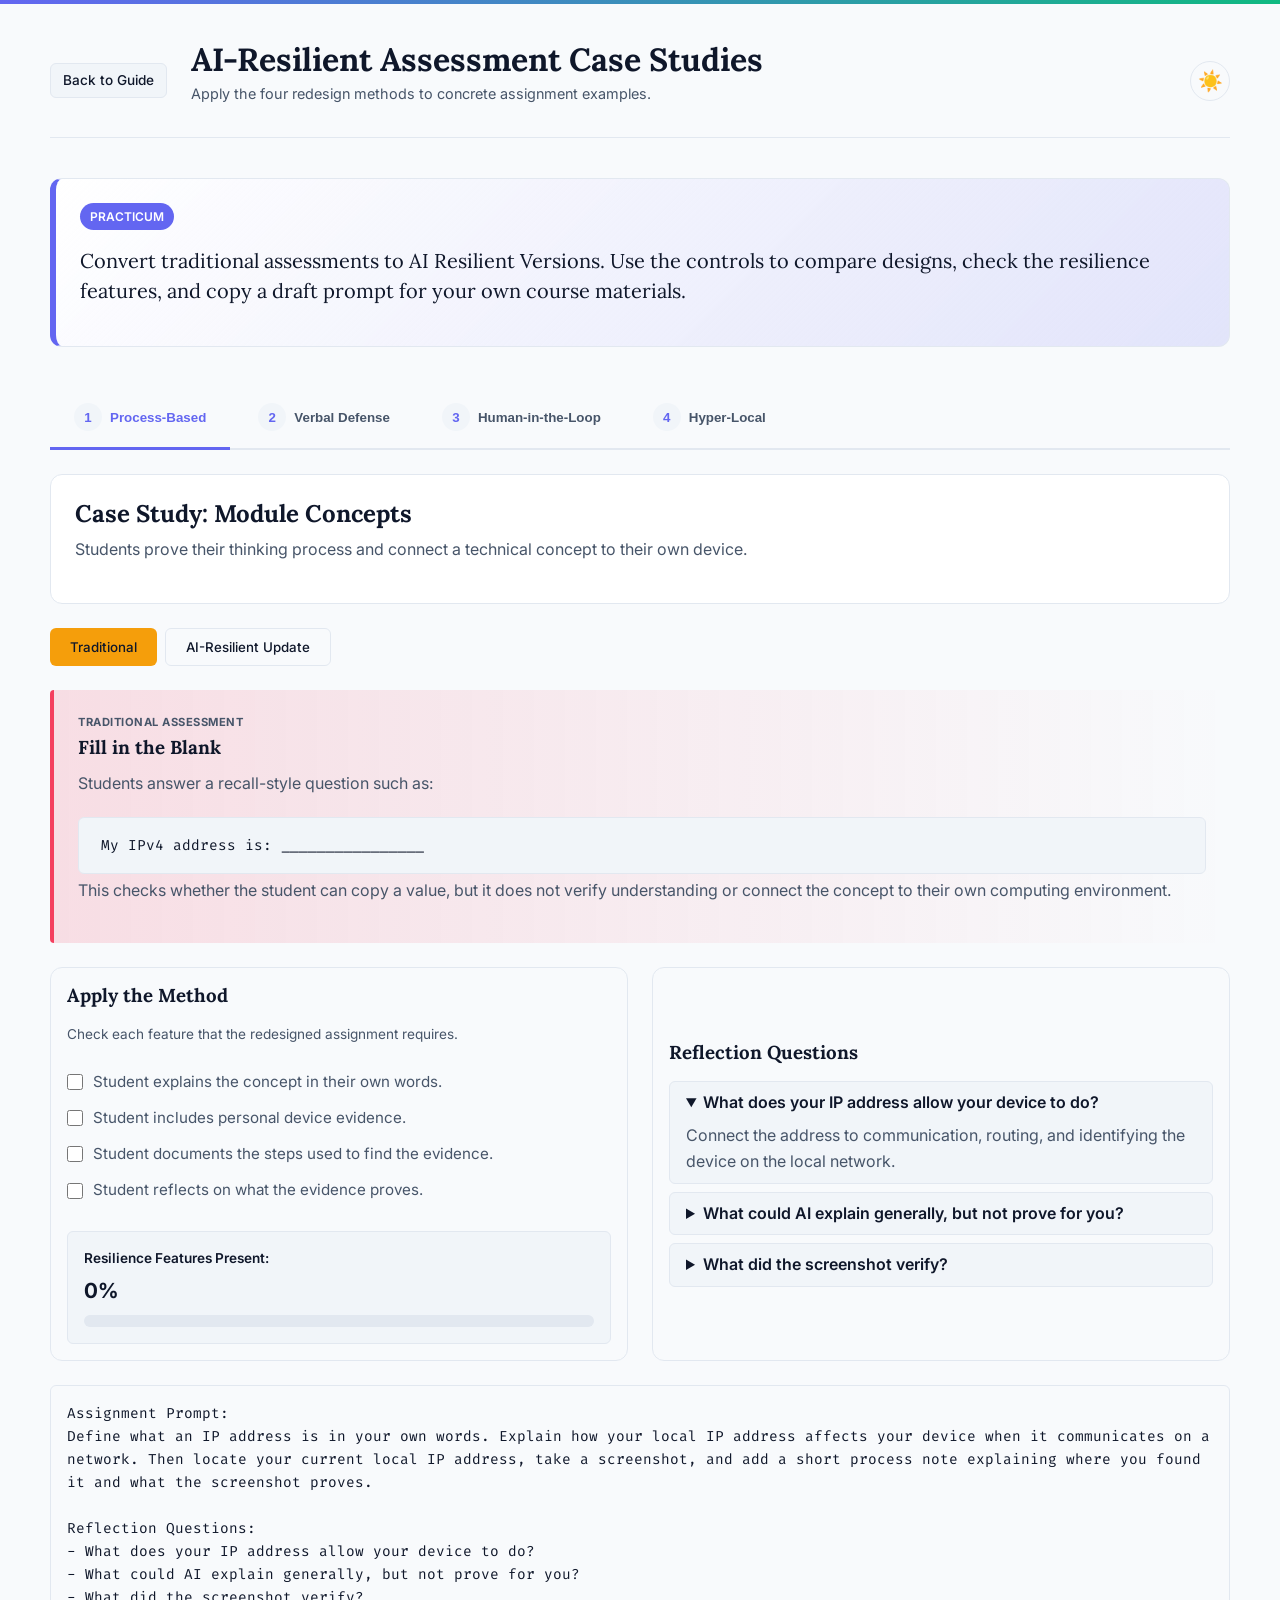
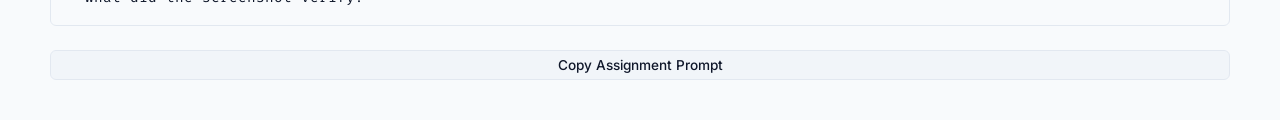
==== commit 984b3b2b: "Refine case studies practicum intro" ====
--- a/case-studies.html
+++ b/case-studies.html
@@ -33,7 +33,7 @@
         <section class="card hero-card case-hero">
             <span class="badge">Practicum</span>
             <p class="lead">
-                Each case begins with an older assessment pattern and then converts it into an AI-resilient version. Use the controls to compare designs, check the resilience features, and copy a draft prompt for your own course materials.
+                Convert traditional assessments to AI Resilient Versions. Use the controls to compare designs, check the resilience features, and copy a draft prompt for your own course materials.
             </p>
         </section>
 
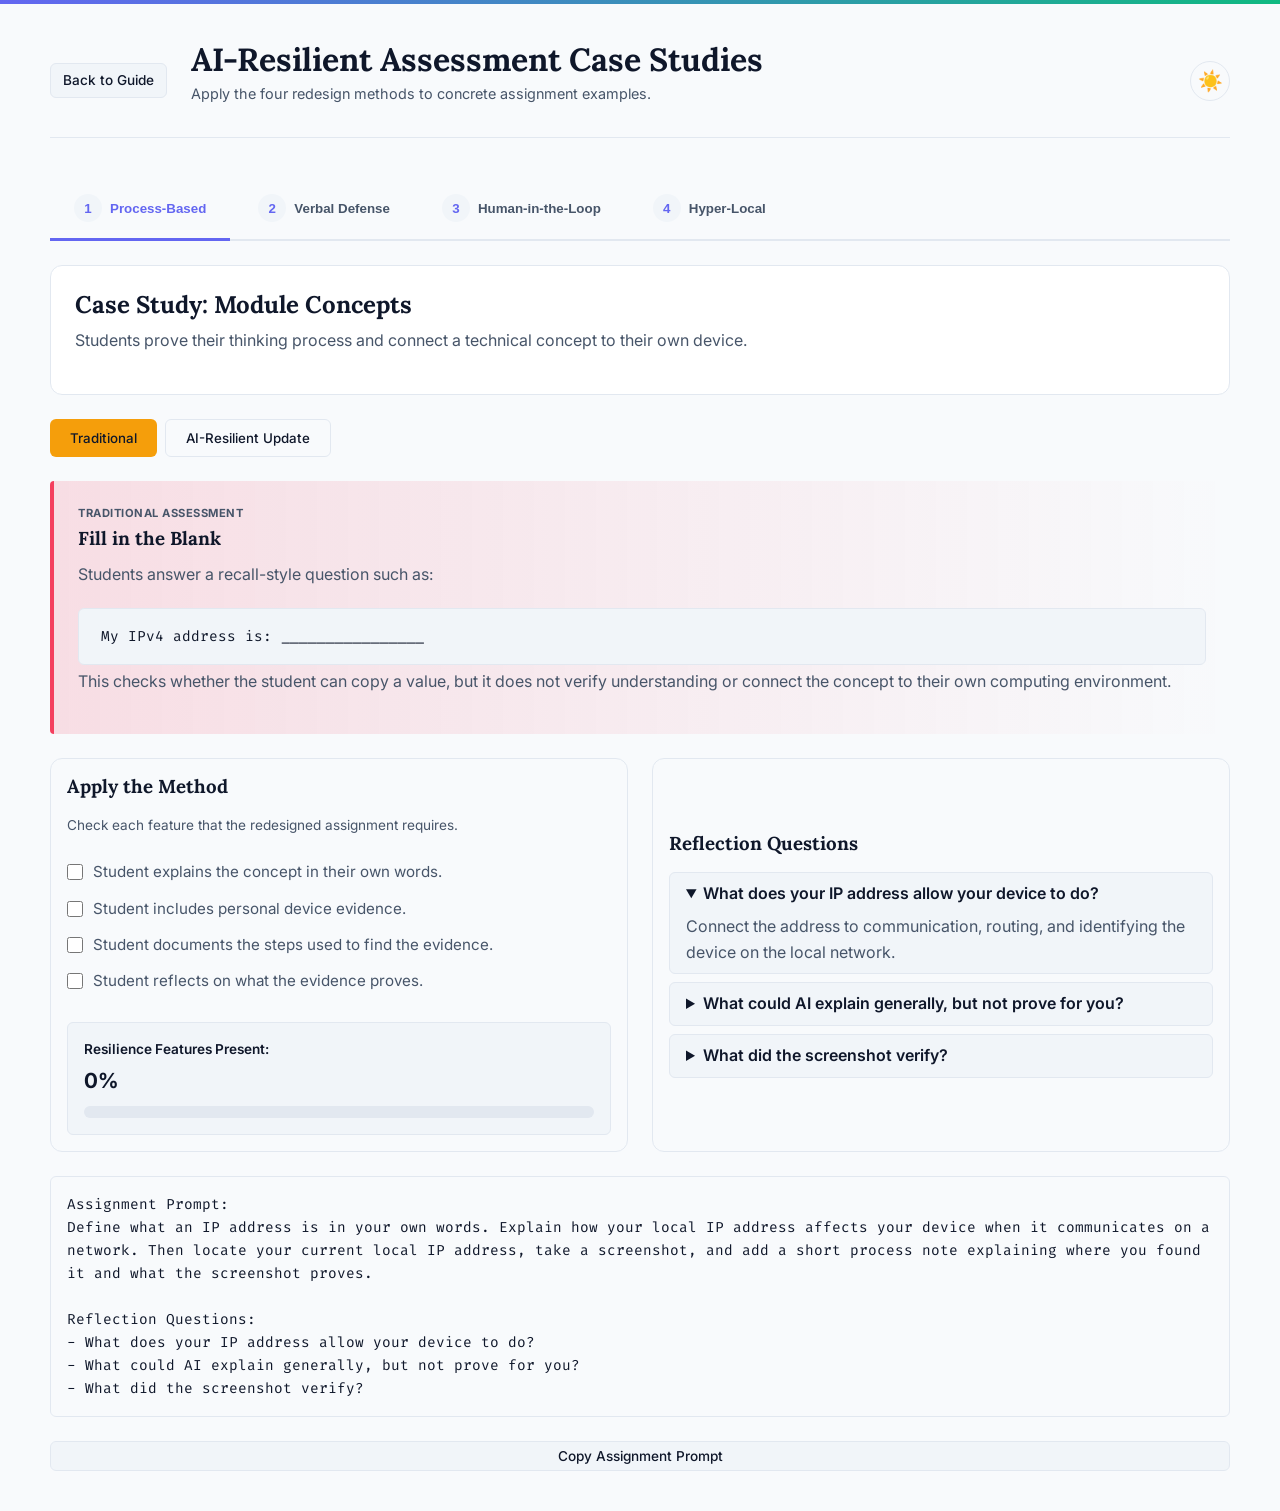
==== commit 70c5f382: "Streamline case studies documentation" ====
--- a/case-studies.html
+++ b/case-studies.html
@@ -29,13 +29,6 @@
                 <span class="dark-icon">🌙</span>
             </button>
         </header>
-
-        <section class="card hero-card case-hero">
-            <span class="badge">Practicum</span>
-            <p class="lead">
-                Convert traditional assessments to AI Resilient Versions. Use the controls to compare designs, check the resilience features, and copy a draft prompt for your own course materials.
-            </p>
-        </section>
 
         <section class="case-shell">
             <nav class="case-picker" aria-label="Case study navigation">
